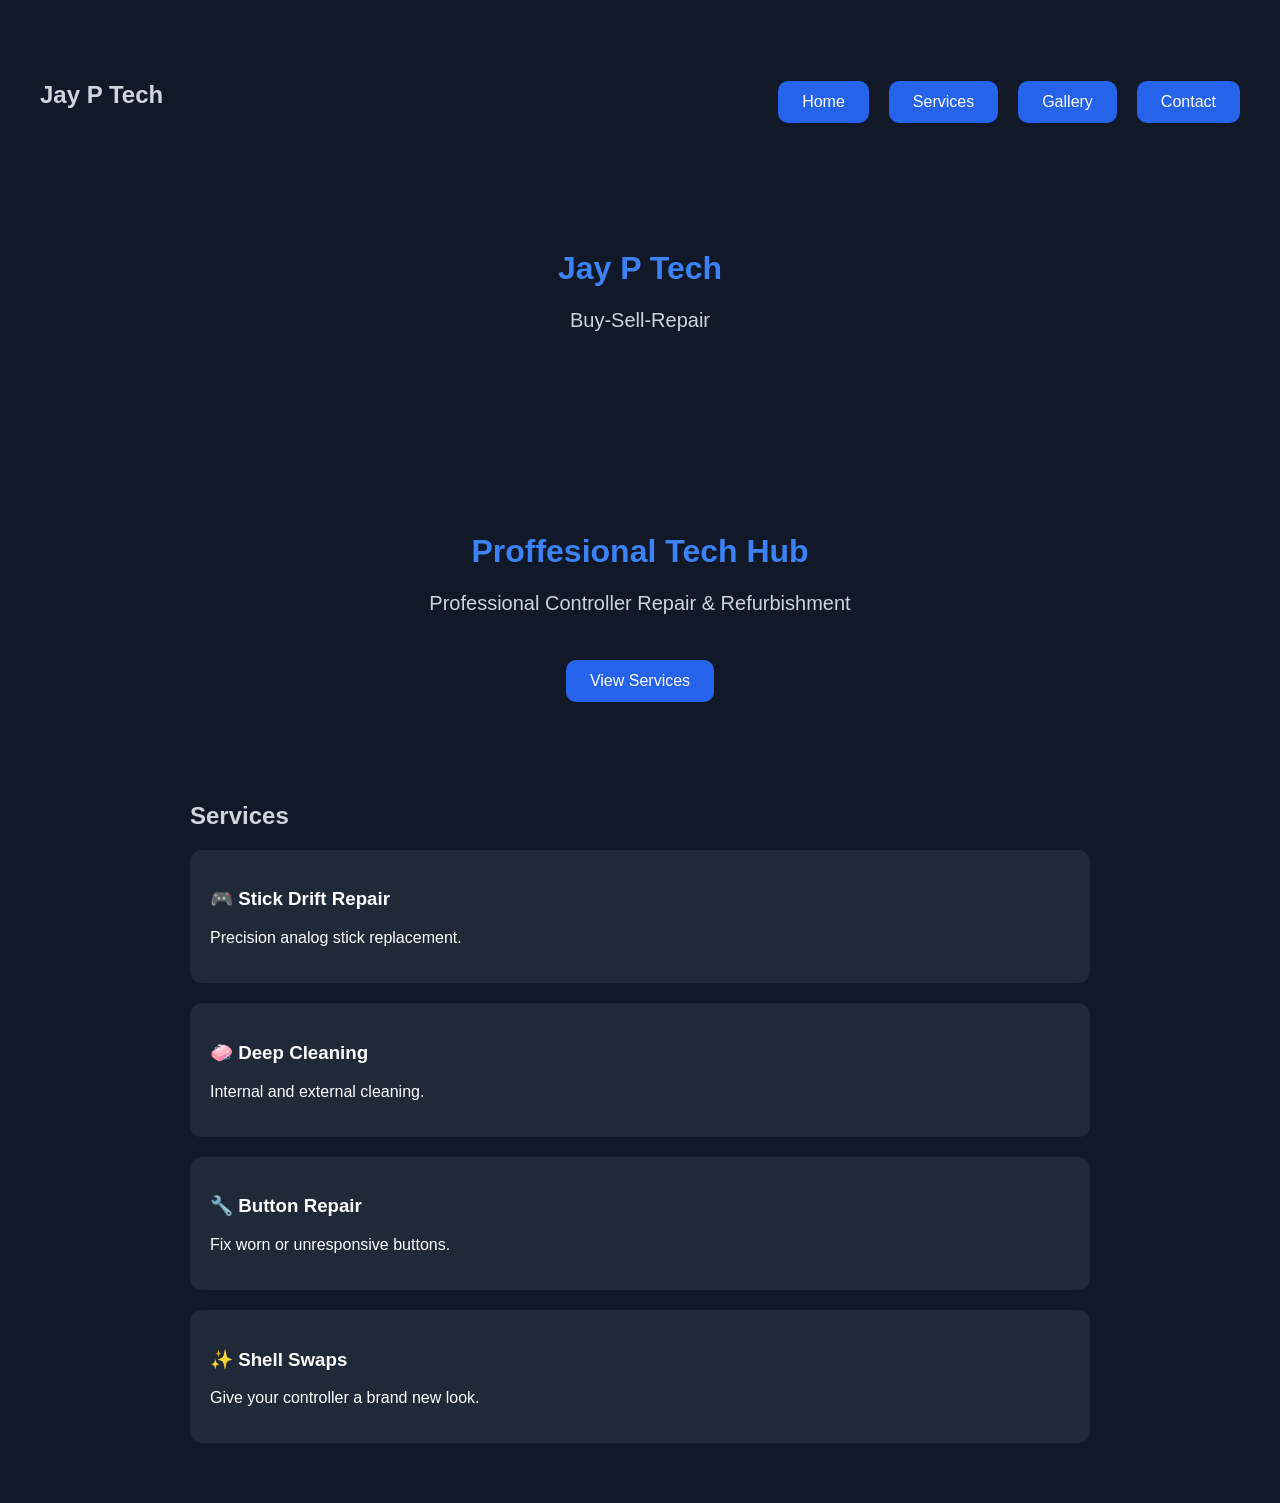
==== index.html @ a7f11a3a "Update title and header text in index.html" ====
<!DOCTYPE html>
<html>
   <nav>
    <h2>Jay P Tech</h2>

    <ul>
        <li><a href="index.html">Home</a></li>
        <li><a href="services.html">Services</a></li>
        <li><a href="gallery.html">Gallery</a></li>
        <li><a href="contact.html">Contact</a></li>
    </ul>
</nav>

<header>
    <h1>Jay P Tech</h1>
    <p>Buy-Sell-Repair</p>
</header>
<head>
   <title>Jay P Tech</title>
    <link rel="stylesheet" href="style.css">
</head>
<body>
   <header>
    <h1>Proffesional Tech Hub </h1>
    <p>Professional Controller Repair & Refurbishment</p>

    <a href="#services">View Services</a>
</header>

<section id="services">
    <h2>Services</h2>

    <div>
        <h3>🎮 Stick Drift Repair</h3>
        <p>Precision analog stick replacement.</p>
    </div>

    <div>
        <h3>🧼 Deep Cleaning</h3>
        <p>Internal and external cleaning.</p>
    </div>

    <div>
        <h3>🔧 Button Repair</h3>
        <p>Fix worn or unresponsive buttons.</p>
    </div>

    <div>
        <h3>✨ Shell Swaps</h3>
        <p>Give your controller a brand new look.</p>
    </div>
</section>
</body>
</html>
---- style.css ----
body {
    background-color: #111827;
    color: white;
    font-family: Arial, sans-serif;
    margin: 0;
    padding: 40px;
}

h1 {
    color: #3b82f6;
}

h2 {
    color: #d1d5db;
}

li {
    margin-bottom: 10px;
}
header{
    text-align:center;
    padding:80px 20px;
}

header p{
    color:#cbd5e1;
    font-size:20px;
}

a{
    display:inline-block;
    margin-top:25px;
    background:#2563eb;
    color:white;
    padding:12px 24px;
    text-decoration:none;
    border-radius:10px;
}

section{
    max-width:900px;
    margin:auto;
}

div{
    background:#1f2937;
    padding:20px;
    margin:20px 0;
    border-radius:12px;
}
nav{
    display:flex;
    justify-content:space-between;
    align-items:center;
}

nav ul{
    display:flex;
    gap:20px;
    list-style:none;
    padding:0;
}

nav a{
    color:white;
    text-decoration:none;
}
.services {
  padding: 80px 8%;
  text-align: center;
}

.services h1 {
  font-size: 40px;
  margin-bottom: 10px;
}

.services-intro {
  margin-bottom: 45px;
}

.services-grid {
  display: grid;
  grid-template-columns: repeat(2, 1fr);
  gap: 25px;
}

.service-card {
  display: flex;
  align-items: center;
  text-align: left;
  gap: 20px;
  padding: 20px;
  border-radius: 15px;
  background: #f5f5f5;
  transition: transform 0.2s ease;
}

.service-card:hover {
  transform: translateY(-5px);
}

.service-card img {
  width: 120px;
  height: 120px;
  object-fit: cover;
  border-radius: 12px;
  flex-shrink: 0;
}

.service-info h2 {
  margin-bottom: 8px;
}

.service-info p {
  line-height: 1.5;
  margin: 0;
}
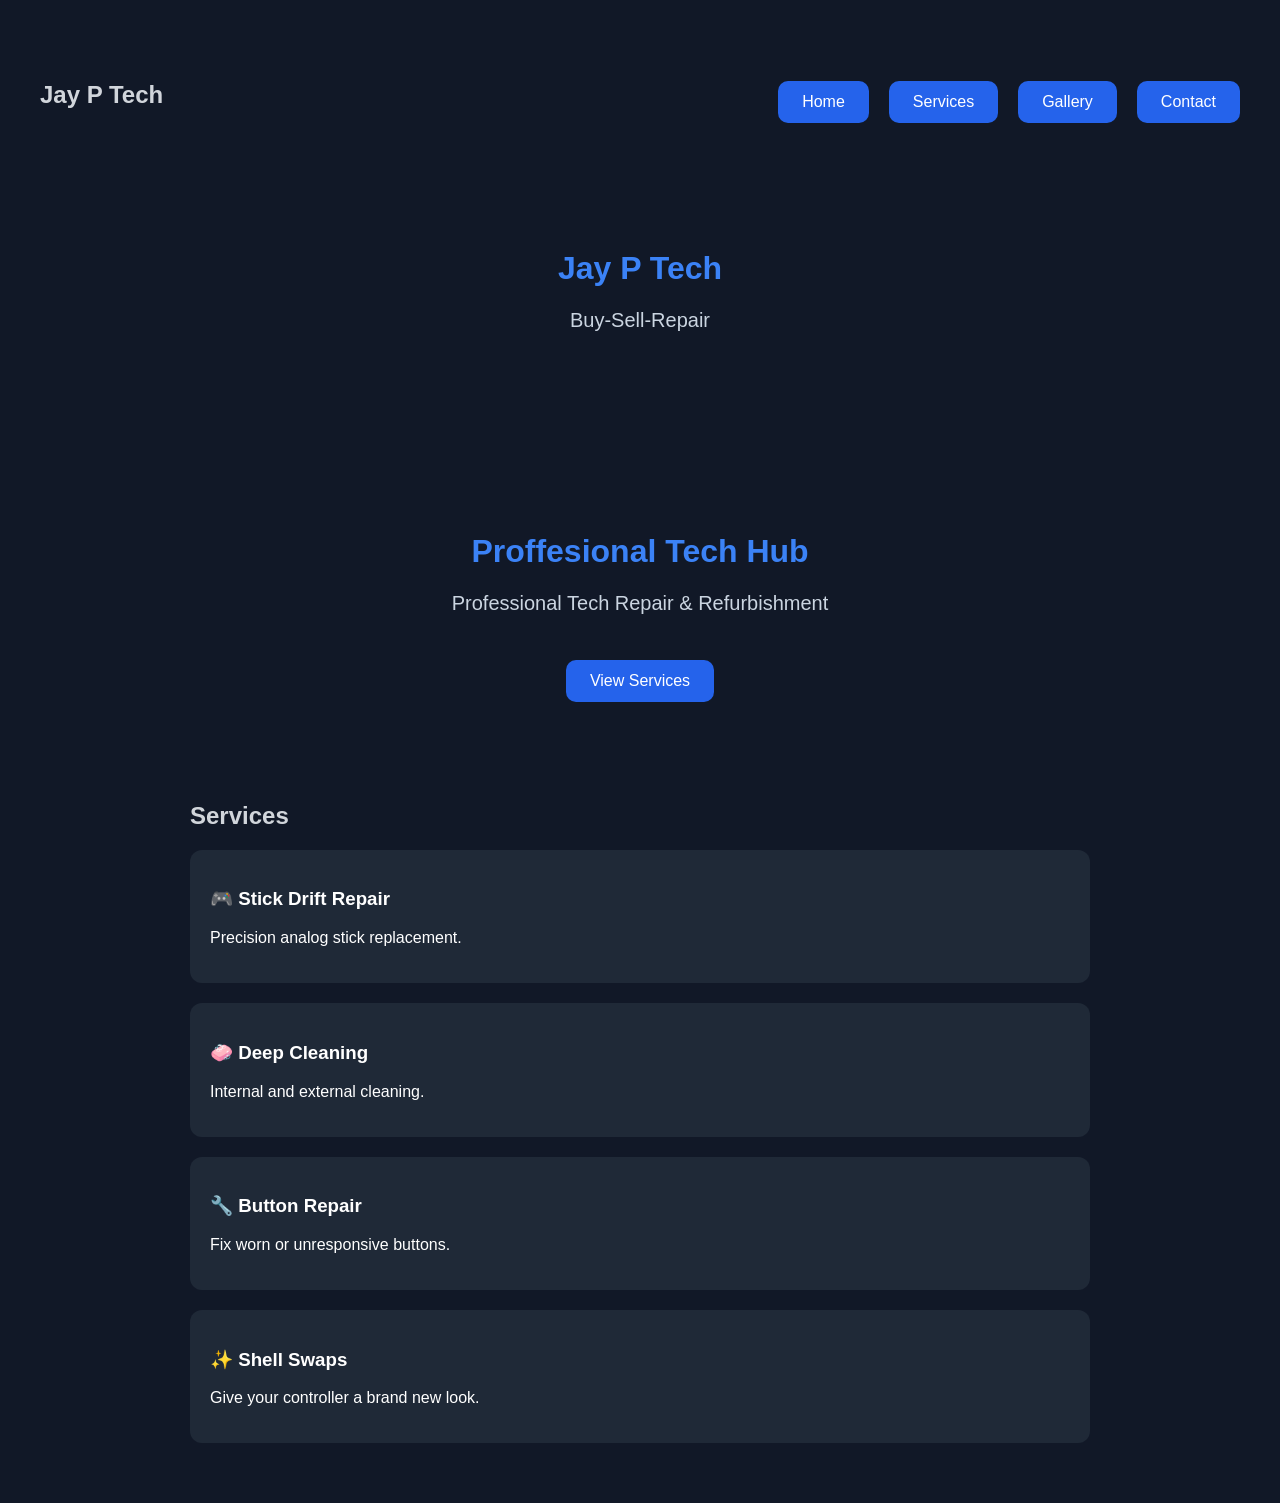
==== commit ae06b311: "Fix typo in header paragraph text" ====
--- a/index.html
+++ b/index.html
@@ -22,7 +22,7 @@
 <body>
    <header>
     <h1>Proffesional Tech Hub </h1>
-    <p>Professional Controller Repair & Refurbishment</p>
+    <p>Professional Tech Repair & Refurbishment</p>
 
     <a href="#services">View Services</a>
 </header>
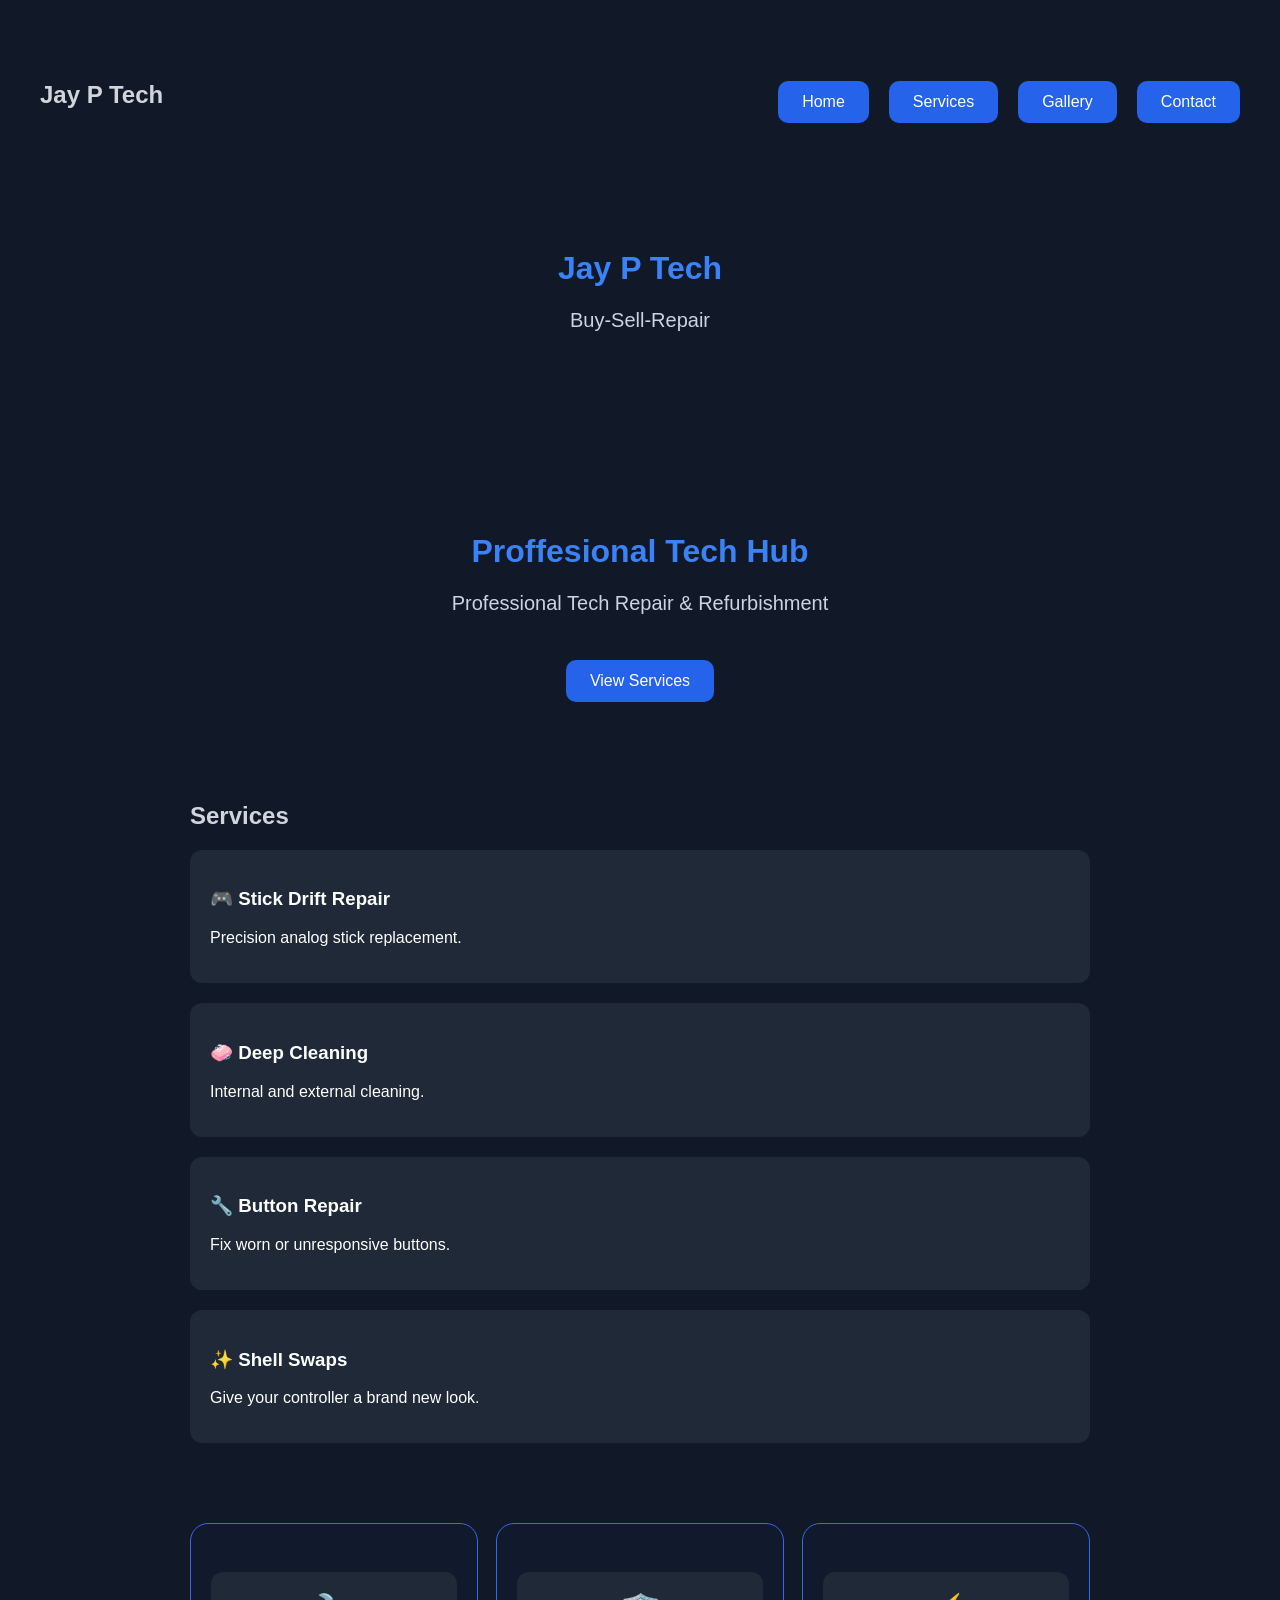
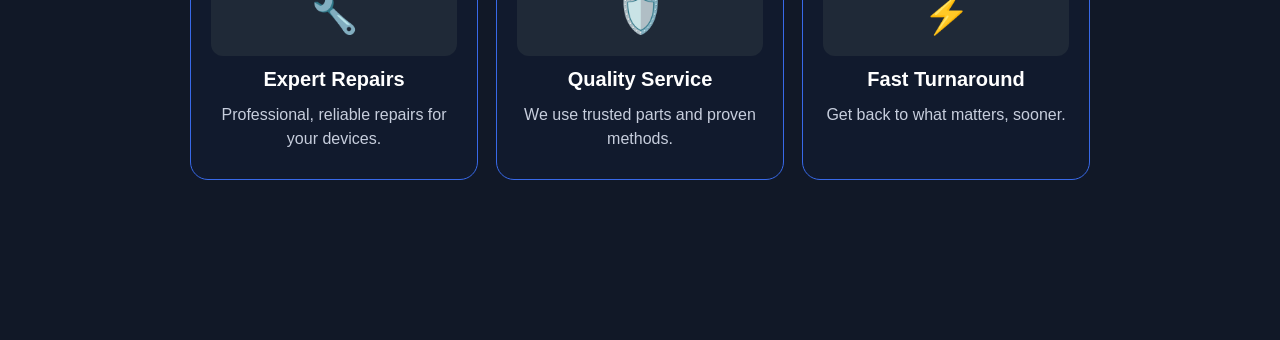
==== commit df458e87: "Add features section to index.html Added a new section for features including Expert Repairs, Qualit" ====
--- a/index.html
+++ b/index.html
@@ -50,5 +50,24 @@
         <p>Give your controller a brand new look.</p>
     </div>
 </section>
+<section class="features">
+  <div class="feature-box">
+    <div class="feature-icon">🔧</div>
+    <h3>Expert Repairs</h3>
+    <p>Professional, reliable repairs for your devices.</p>
+  </div>
+
+  <div class="feature-box">
+    <div class="feature-icon">🛡️</div>
+    <h3>Quality Service</h3>
+    <p>We use trusted parts and proven methods.</p>
+  </div>
+
+  <div class="feature-box">
+    <div class="feature-icon">⚡</div>
+    <h3>Fast Turnaround</h3>
+    <p>Get back to what matters, sooner.</p>
+  </div>
+</section>
 </body>
 </html>
--- a/style.css
+++ b/style.css
@@ -116,3 +116,39 @@
   line-height: 1.5;
   margin: 0;
 }
+.features {
+  display: grid;
+  grid-template-columns: repeat(3, 1fr);
+  gap: 18px;
+  max-width: 900px;
+  margin: 60px auto 100px;
+  padding: 0 20px;
+}
+
+.feature-box {
+  background: #111a2d;
+  border: 1px solid #3869e8;
+  border-radius: 18px;
+  padding: 28px 20px;
+  text-align: center;
+  min-height: 170px;
+  box-sizing: border-box;
+}
+
+.feature-icon {
+  font-size: 38px;
+  margin-bottom: 12px;
+}
+
+.feature-box h3 {
+  margin: 0 0 12px;
+  color: #ffffff;
+  font-size: 20px;
+}
+
+.feature-box p {
+  margin: 0;
+  color: #c7cedd;
+  font-size: 16px;
+  line-height: 1.5;
+}
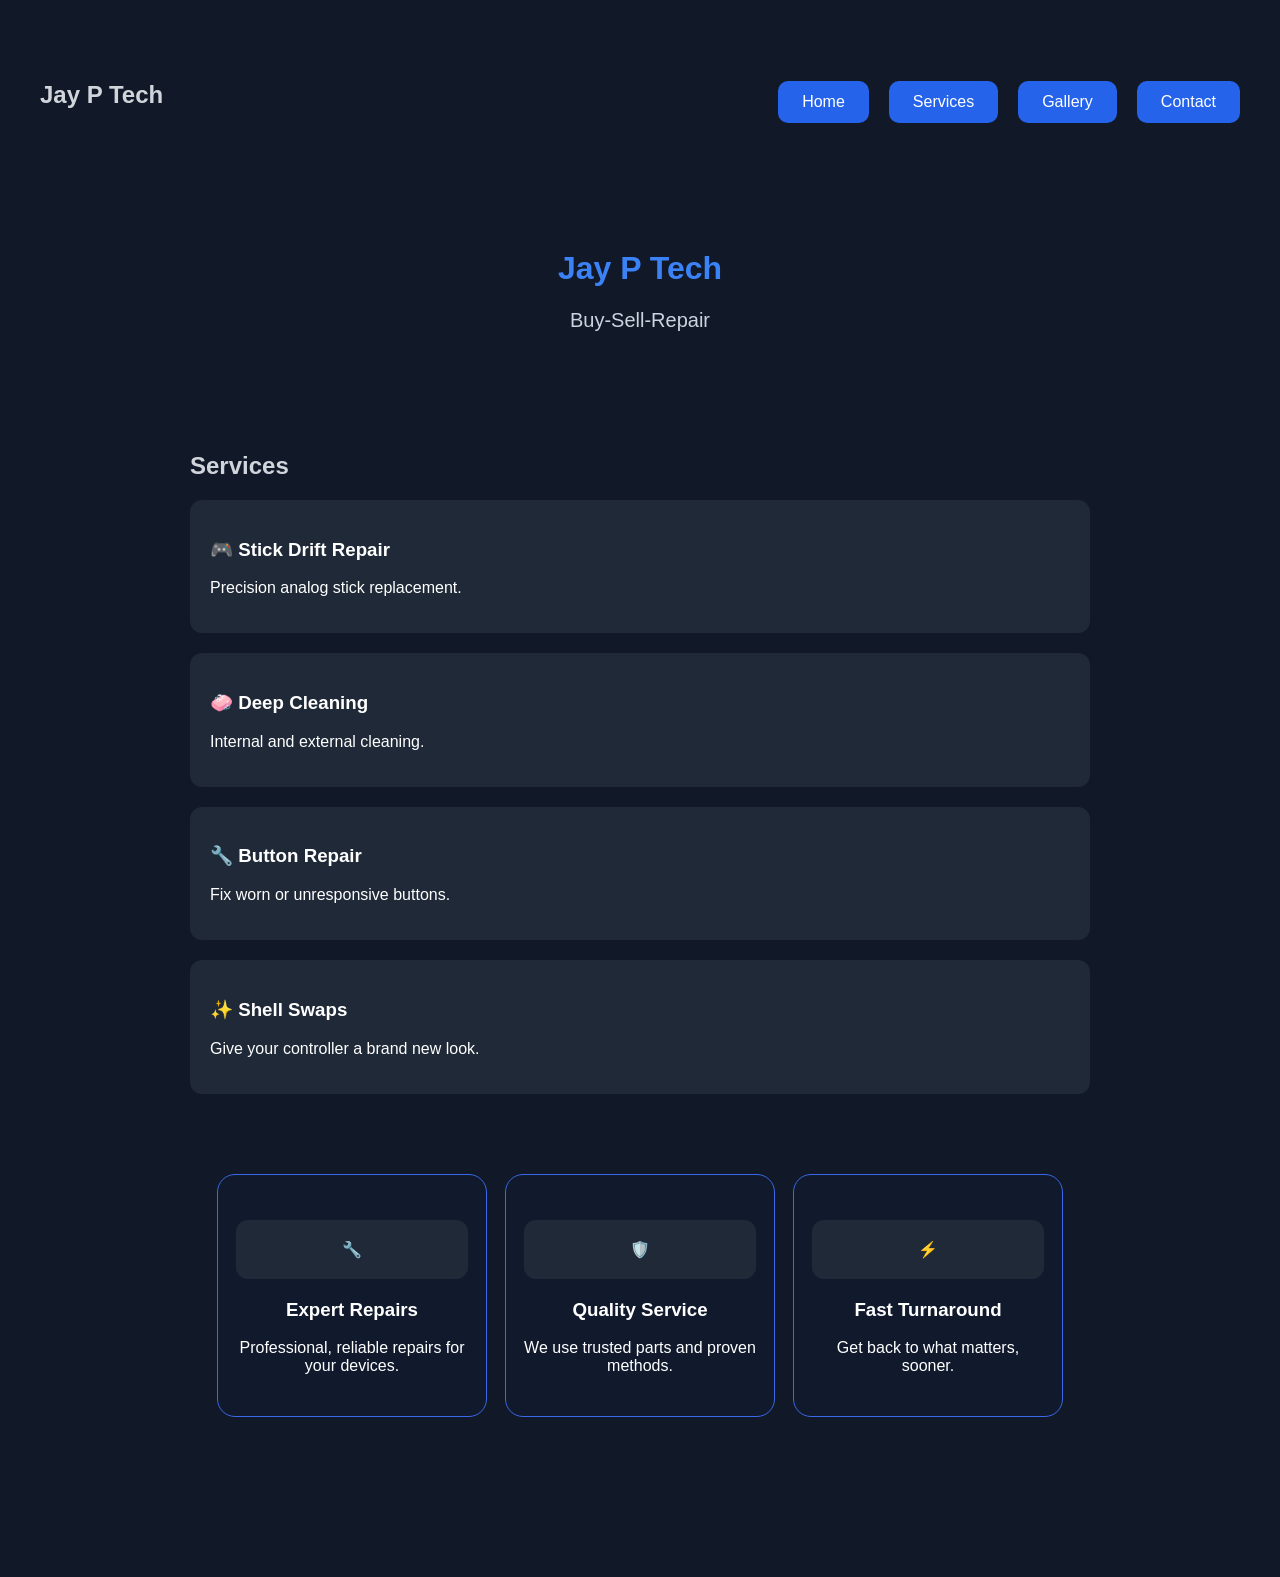
==== commit c258c975: "Remove header from index.html Removed header section containing title and links." ====
--- a/index.html
+++ b/index.html
@@ -20,13 +20,6 @@
     <link rel="stylesheet" href="style.css">
 </head>
 <body>
-   <header>
-    <h1>Proffesional Tech Hub </h1>
-    <p>Professional Tech Repair & Refurbishment</p>
-
-    <a href="#services">View Services</a>
-</header>
-
 <section id="services">
     <h2>Services</h2>
 
--- a/style.css
+++ b/style.css
@@ -117,38 +117,21 @@
   margin: 0;
 }
 .features {
-  display: grid;
-  grid-template-columns: repeat(3, 1fr);
+  display: flex;
+  justify-content: center;
   gap: 18px;
-  max-width: 900px;
   margin: 60px auto 100px;
   padding: 0 20px;
 }
 
 .feature-box {
+  width: 30%;
+  max-width: 280px;
+  min-height: 170px;
   background: #111a2d;
   border: 1px solid #3869e8;
   border-radius: 18px;
-  padding: 28px 20px;
+  padding: 25px 18px;
   text-align: center;
-  min-height: 170px;
   box-sizing: border-box;
 }
-
-.feature-icon {
-  font-size: 38px;
-  margin-bottom: 12px;
-}
-
-.feature-box h3 {
-  margin: 0 0 12px;
-  color: #ffffff;
-  font-size: 20px;
-}
-
-.feature-box p {
-  margin: 0;
-  color: #c7cedd;
-  font-size: 16px;
-  line-height: 1.5;
-}
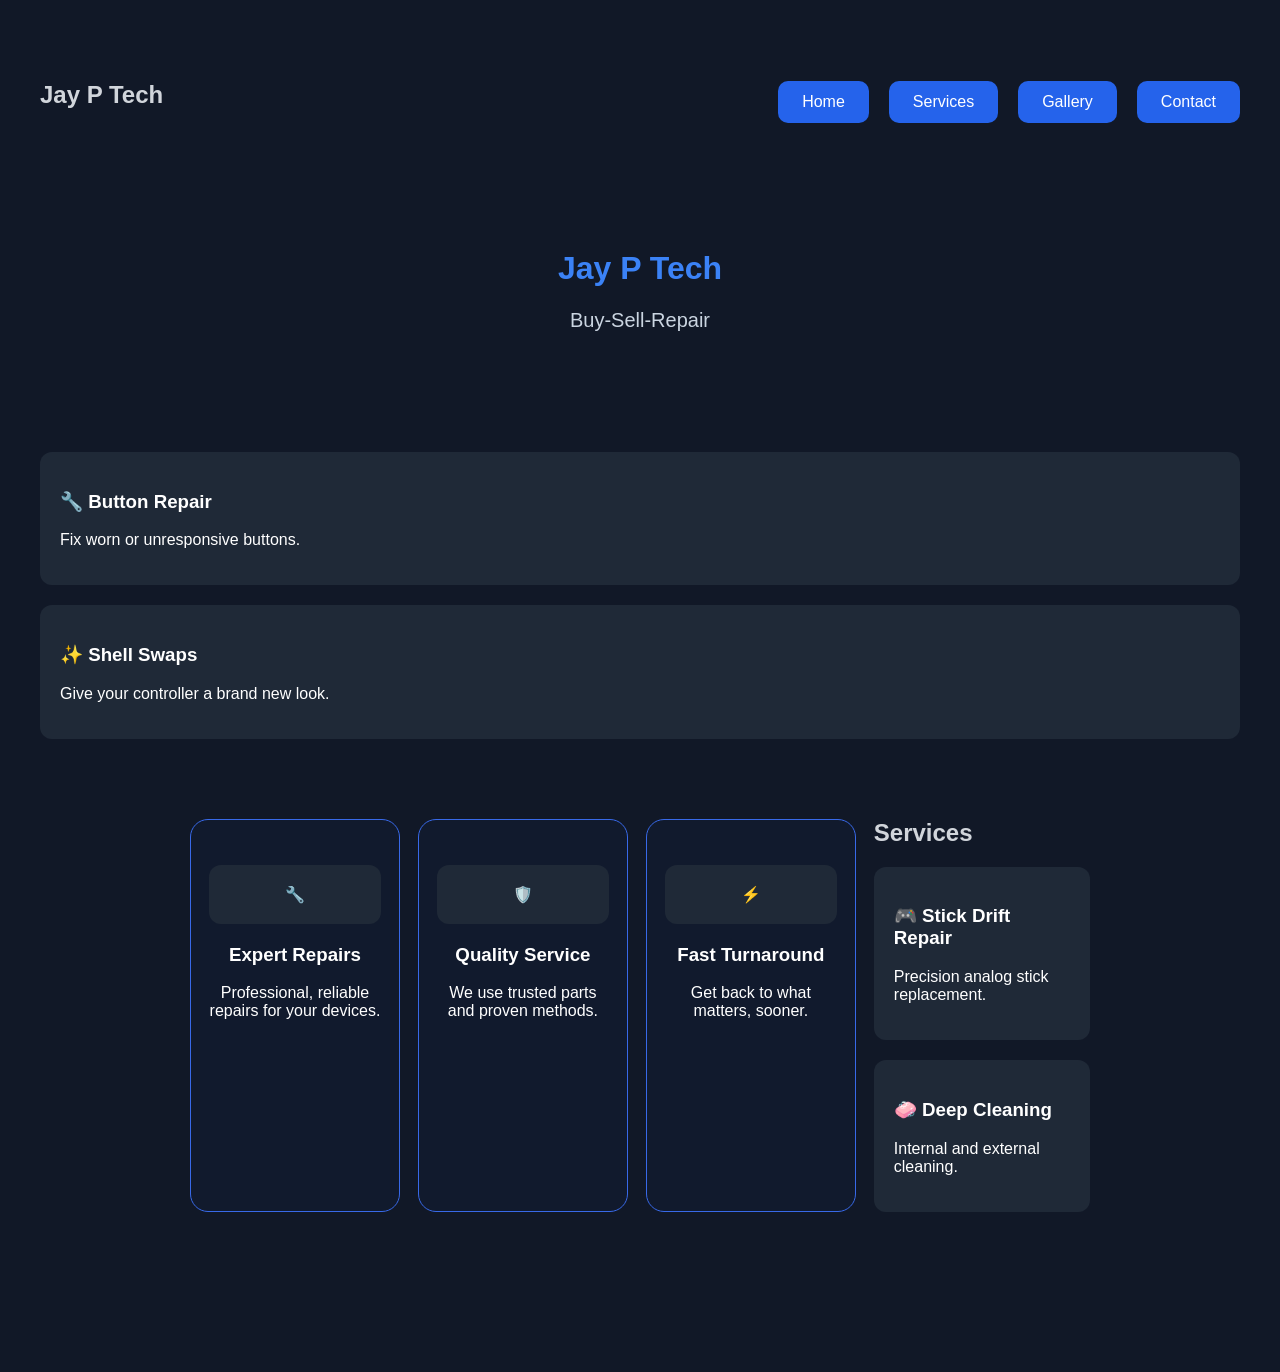
==== commit 2be76f7a: "Update index.html" ====
--- a/index.html
+++ b/index.html
@@ -20,20 +20,7 @@
     <link rel="stylesheet" href="style.css">
 </head>
 <body>
-<section id="services">
-    <h2>Services</h2>
-
-    <div>
-        <h3>🎮 Stick Drift Repair</h3>
-        <p>Precision analog stick replacement.</p>
-    </div>
-
-    <div>
-        <h3>🧼 Deep Cleaning</h3>
-        <p>Internal and external cleaning.</p>
-    </div>
-
-    <div>
+<div>
         <h3>🔧 Button Repair</h3>
         <p>Fix worn or unresponsive buttons.</p>
     </div>
@@ -61,6 +48,18 @@
     <h3>Fast Turnaround</h3>
     <p>Get back to what matters, sooner.</p>
   </div>
+   <section id="services">
+    <h2>Services</h2>
+
+    <div>
+        <h3>🎮 Stick Drift Repair</h3>
+        <p>Precision analog stick replacement.</p>
+    </div>
+
+    <div>
+        <h3>🧼 Deep Cleaning</h3>
+        <p>Internal and external cleaning.</p>
+    </div>
 </section>
 </body>
 </html>
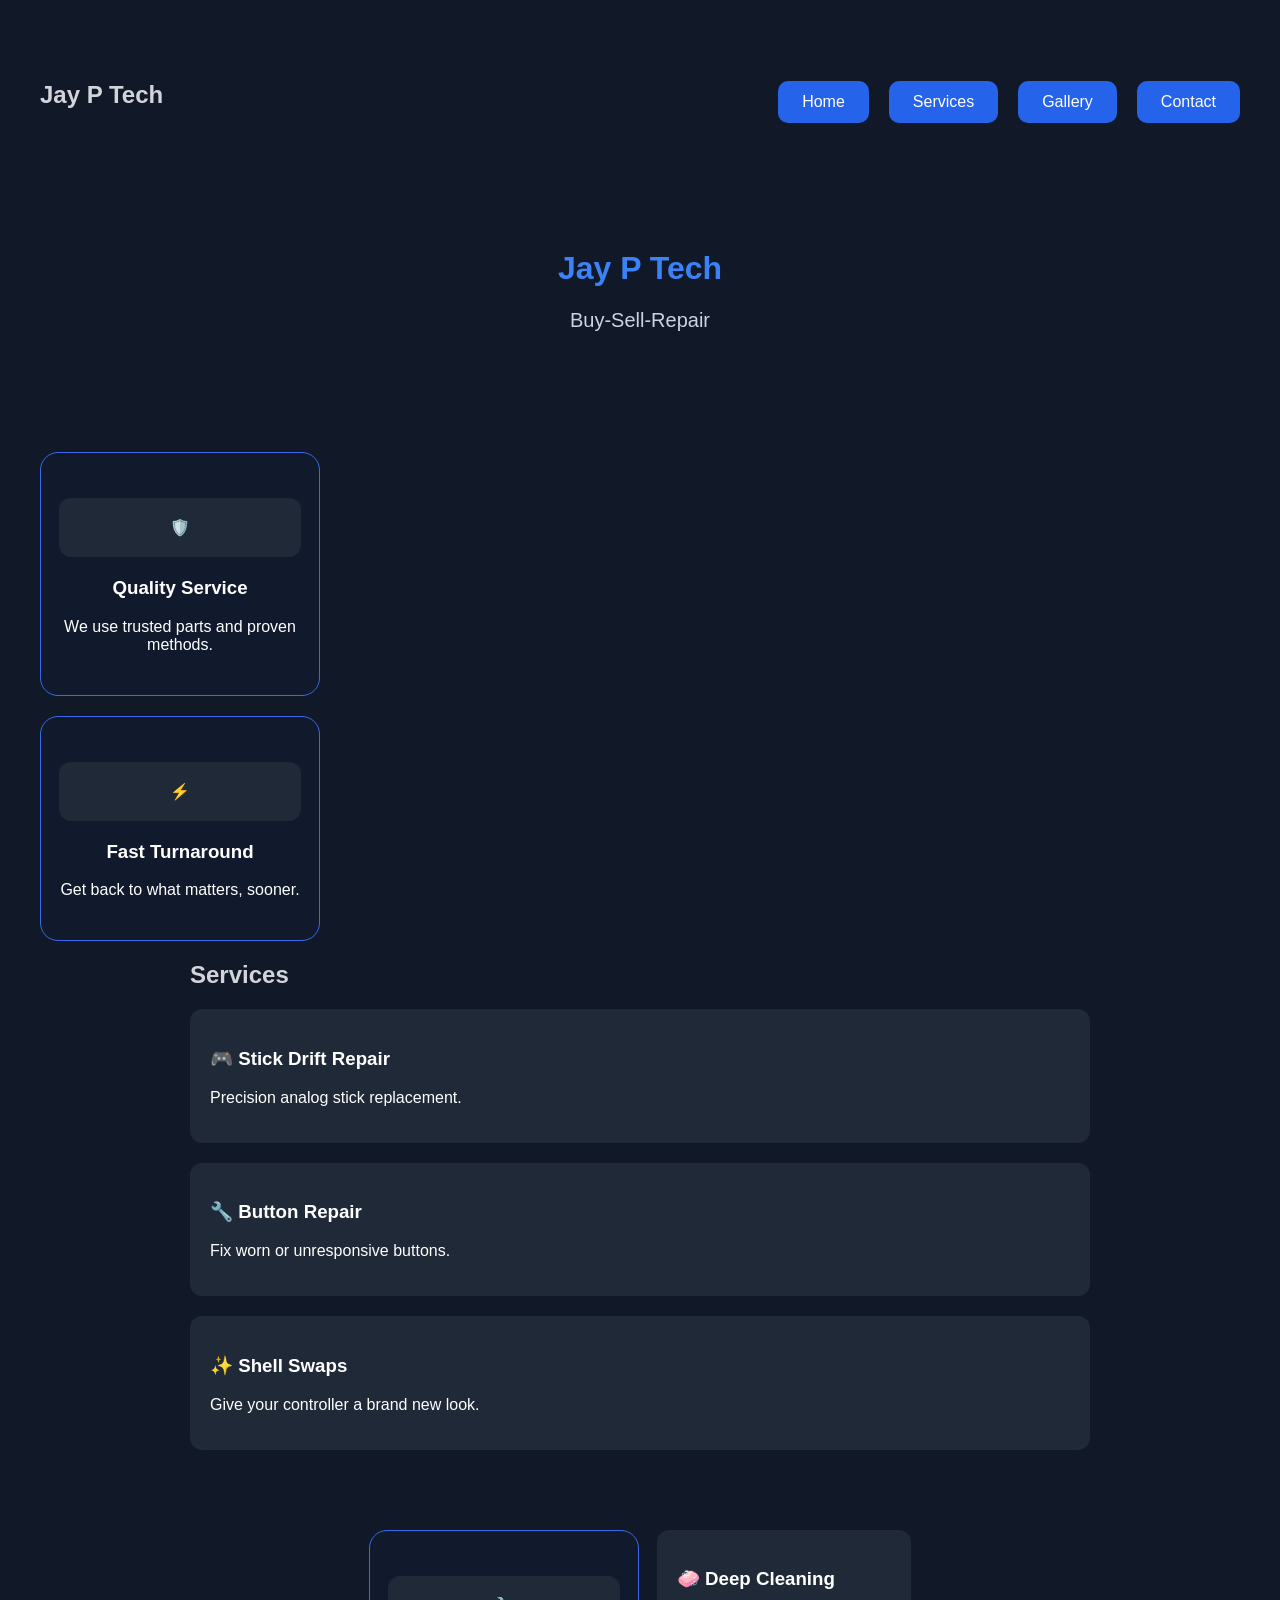
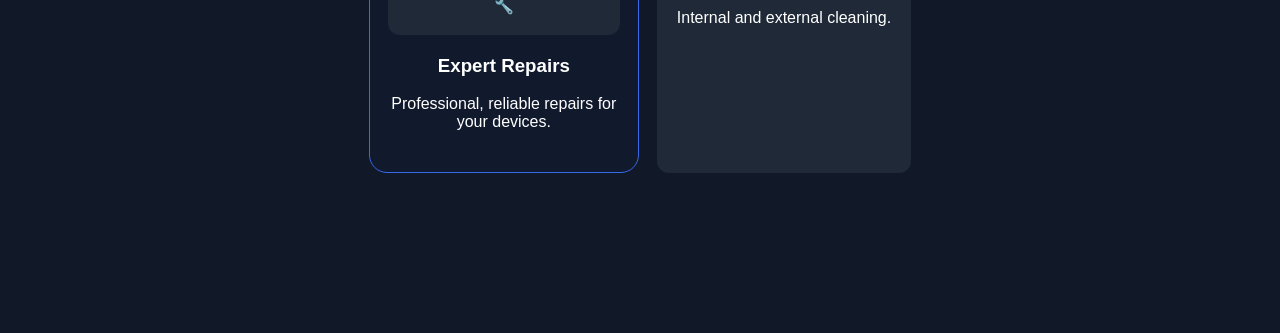
==== commit 53075505: "Update index.html" ====
--- a/index.html
+++ b/index.html
@@ -20,24 +20,7 @@
     <link rel="stylesheet" href="style.css">
 </head>
 <body>
-<div>
-        <h3>🔧 Button Repair</h3>
-        <p>Fix worn or unresponsive buttons.</p>
-    </div>
-
-    <div>
-        <h3>✨ Shell Swaps</h3>
-        <p>Give your controller a brand new look.</p>
-    </div>
-</section>
-<section class="features">
-  <div class="feature-box">
-    <div class="feature-icon">🔧</div>
-    <h3>Expert Repairs</h3>
-    <p>Professional, reliable repairs for your devices.</p>
-  </div>
-
-  <div class="feature-box">
+<div class="feature-box">
     <div class="feature-icon">🛡️</div>
     <h3>Quality Service</h3>
     <p>We use trusted parts and proven methods.</p>
@@ -55,6 +38,23 @@
         <h3>🎮 Stick Drift Repair</h3>
         <p>Precision analog stick replacement.</p>
     </div>
+      
+   <div>
+        <h3>🔧 Button Repair</h3>
+        <p>Fix worn or unresponsive buttons.</p>
+    </div>
+
+    <div>
+        <h3>✨ Shell Swaps</h3>
+        <p>Give your controller a brand new look.</p>
+    </div>
+</section>
+<section class="features">
+  <div class="feature-box">
+    <div class="feature-icon">🔧</div>
+    <h3>Expert Repairs</h3>
+    <p>Professional, reliable repairs for your devices.</p>
+  </div>
 
     <div>
         <h3>🧼 Deep Cleaning</h3>
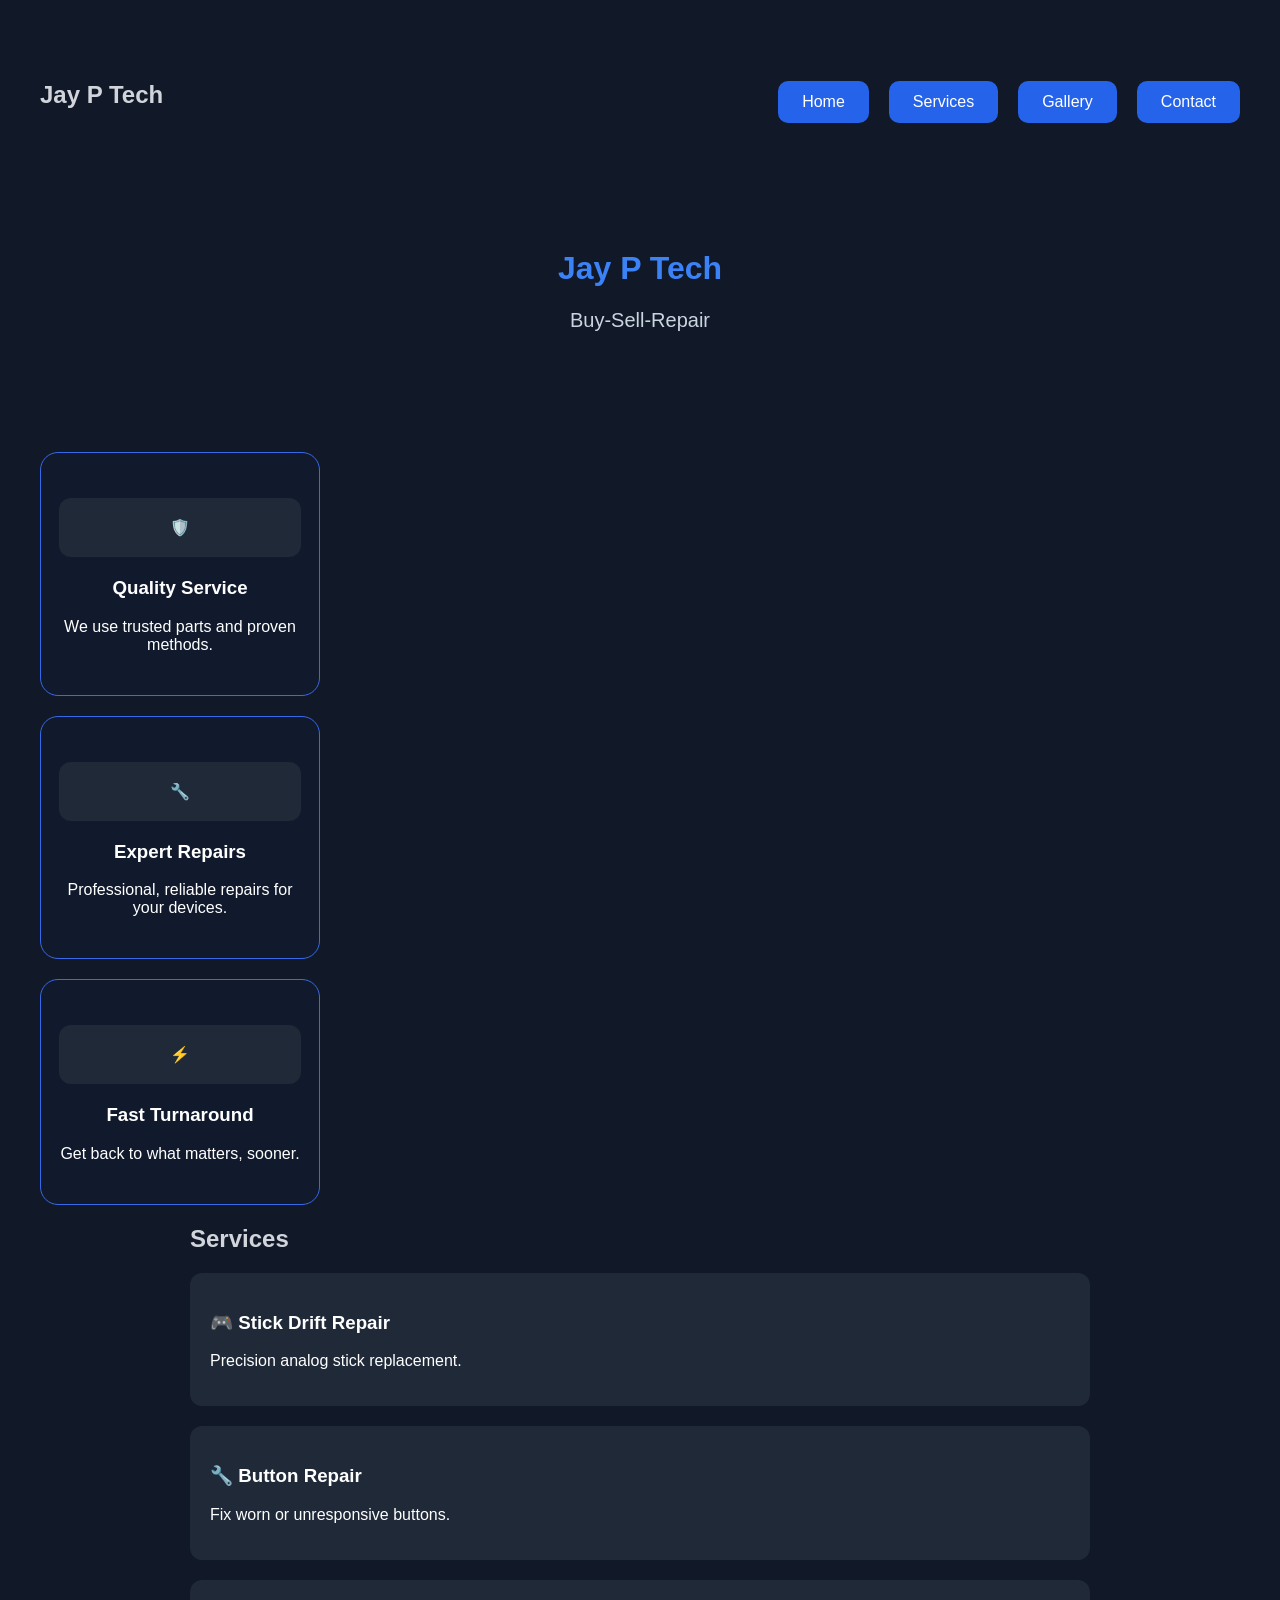
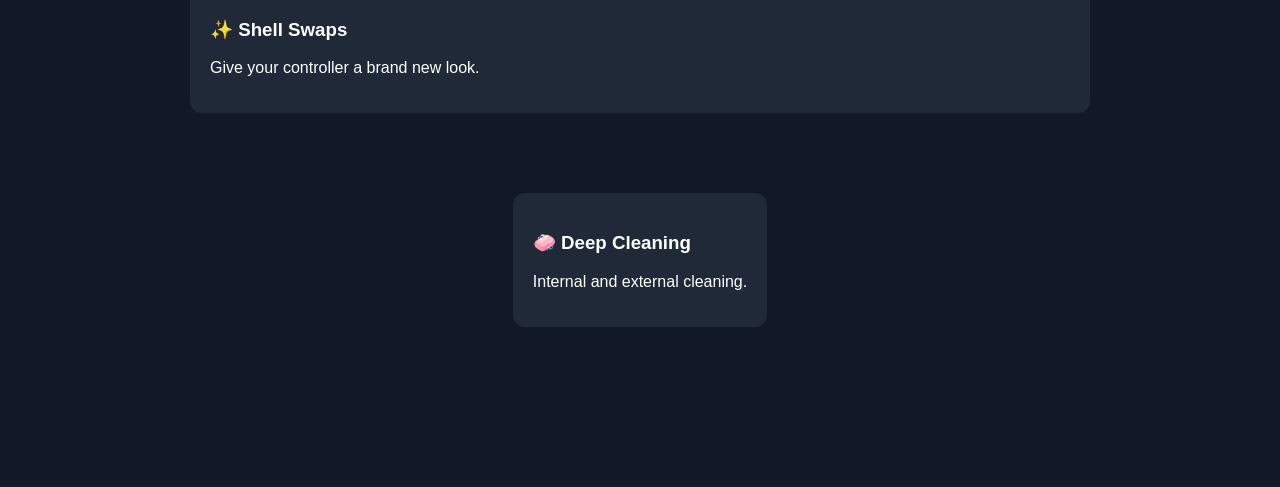
==== commit 93b2de5d: "Update index.html" ====
--- a/index.html
+++ b/index.html
@@ -25,7 +25,11 @@
     <h3>Quality Service</h3>
     <p>We use trusted parts and proven methods.</p>
   </div>
-
+<div class="feature-box">
+    <div class="feature-icon">🔧</div>
+    <h3>Expert Repairs</h3>
+    <p>Professional, reliable repairs for your devices.</p>
+  </div>
   <div class="feature-box">
     <div class="feature-icon">⚡</div>
     <h3>Fast Turnaround</h3>
@@ -50,11 +54,6 @@
     </div>
 </section>
 <section class="features">
-  <div class="feature-box">
-    <div class="feature-icon">🔧</div>
-    <h3>Expert Repairs</h3>
-    <p>Professional, reliable repairs for your devices.</p>
-  </div>
 
     <div>
         <h3>🧼 Deep Cleaning</h3>
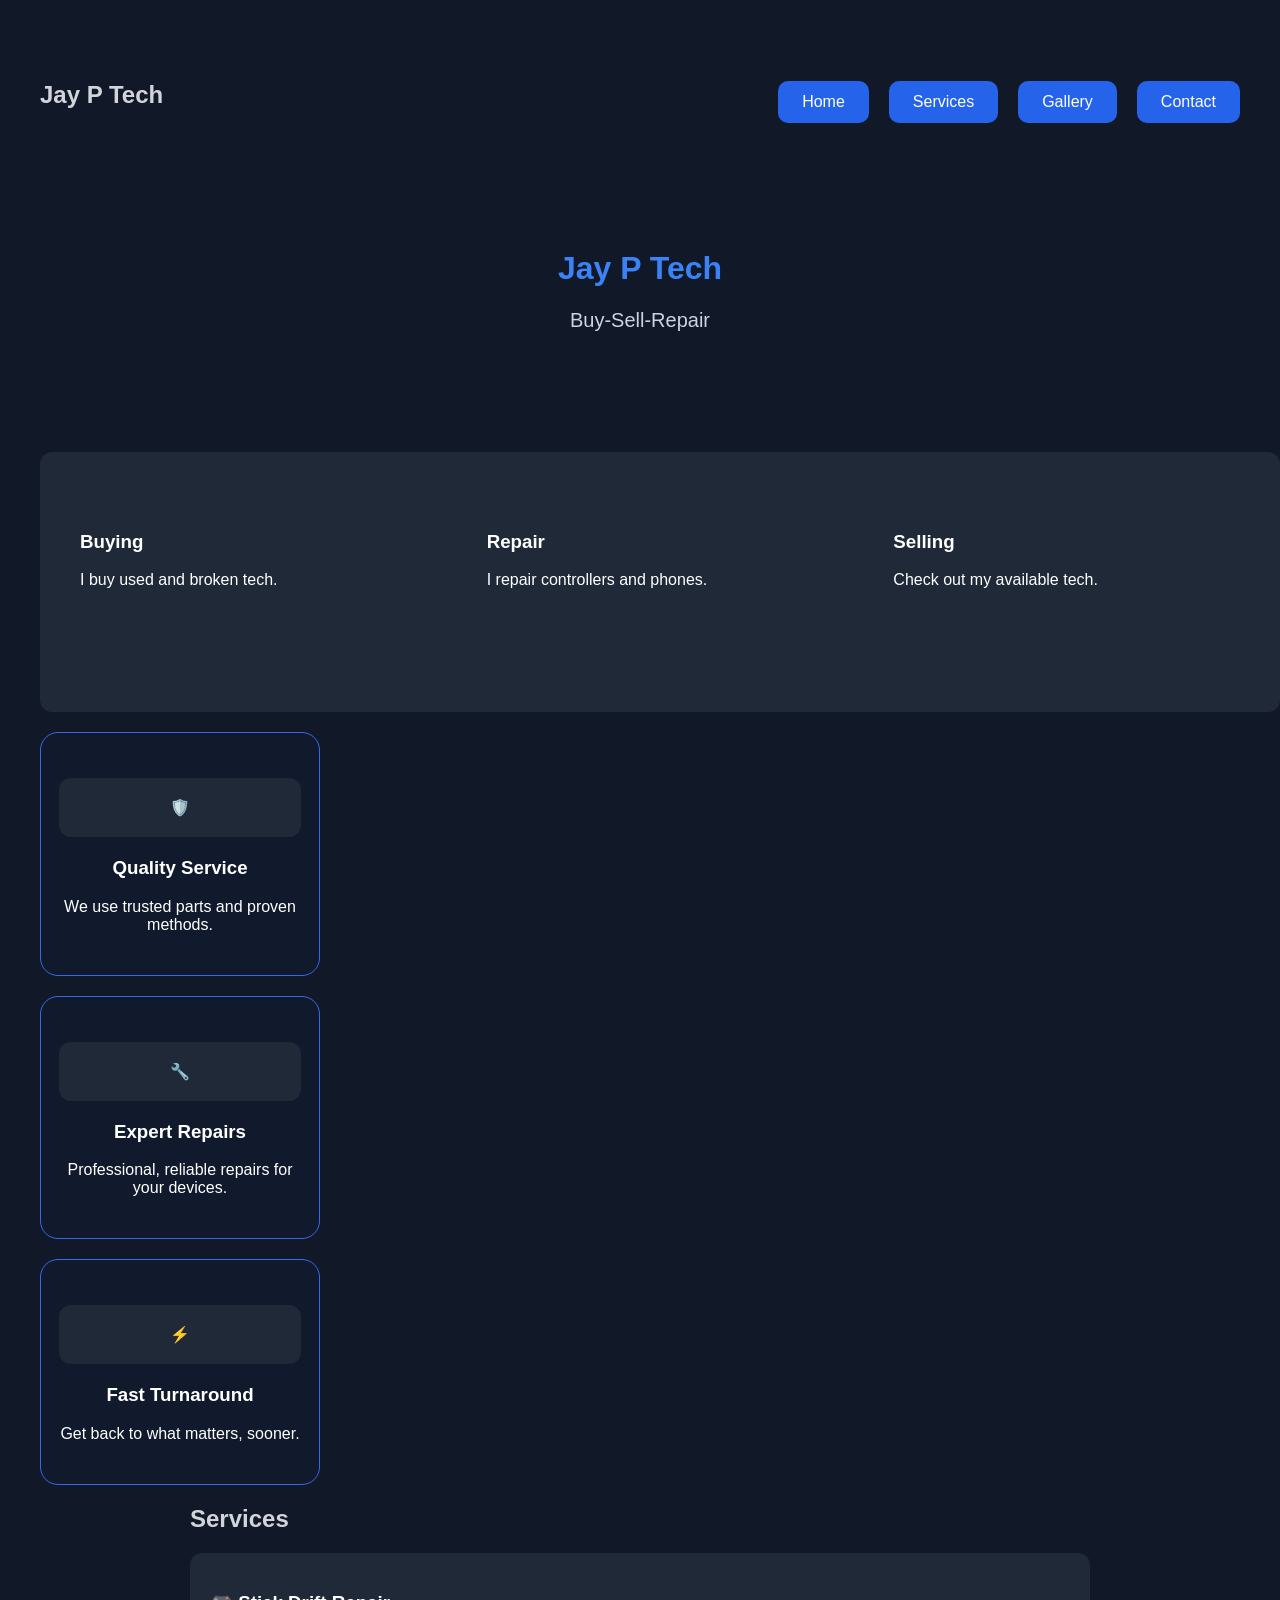
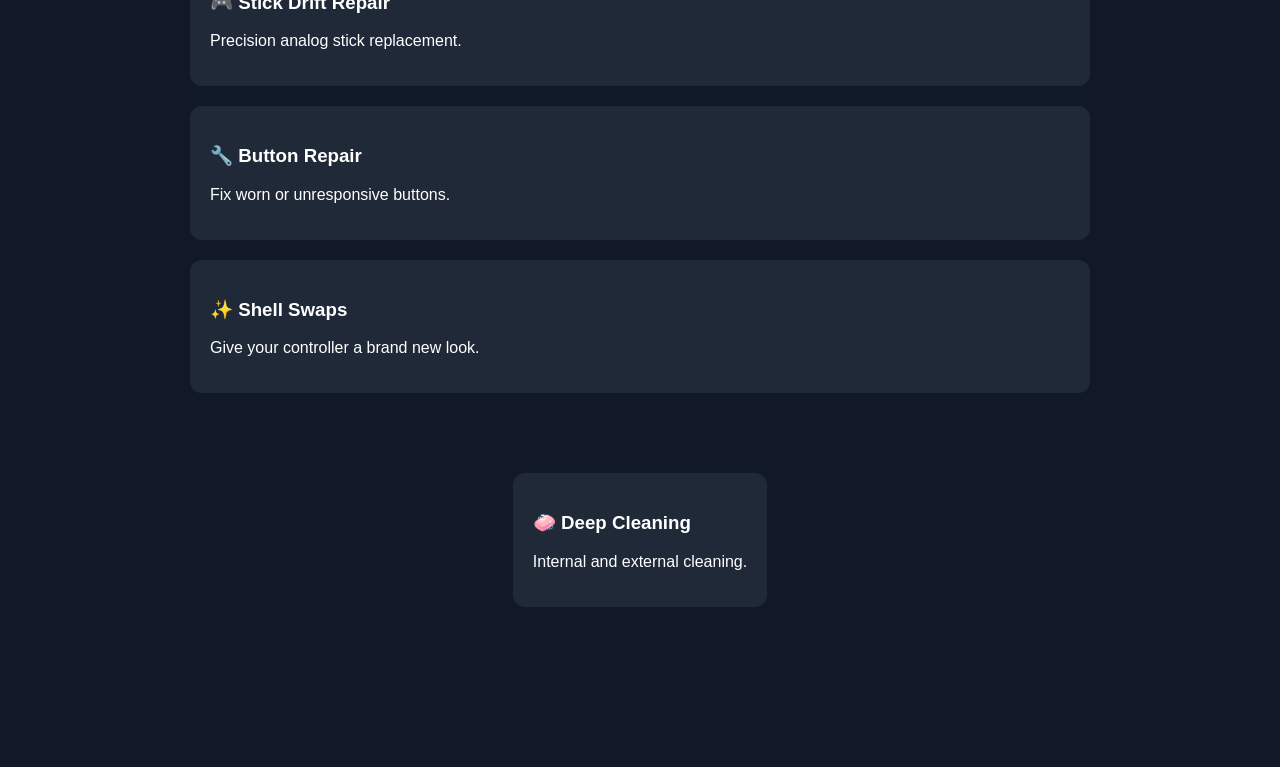
==== commit 5cac8661: "Add feature boxes for buying, repairing, and selling tech" ====
--- a/index.html
+++ b/index.html
@@ -20,7 +20,24 @@
     <link rel="stylesheet" href="style.css">
 </head>
 <body>
-<div class="feature-box">
+<div class="boxes">
+  <div class="box">
+    <h3>Buying</h3>
+    <p>I buy used and broken tech.</p>
+  </div>
+
+  <div class="box">
+    <h3>Repair</h3>
+    <p>I repair controllers and phones.</p>
+  </div>
+
+  <div class="box">
+    <h3>Selling</h3>
+    <p>Check out my available tech.</p>
+  </div>
+</div>
+   
+   <div class="feature-box">
     <div class="feature-icon">🛡️</div>
     <h3>Quality Service</h3>
     <p>We use trusted parts and proven methods.</p>
--- a/style.css
+++ b/style.css
@@ -117,7 +117,7 @@
   margin: 0;
 }
 .features {
-  display: flex;
+    display: flex;
   justify-content: center;
   gap: 18px;
   margin: 60px auto 100px;
@@ -135,3 +135,16 @@
   text-align: center;
   box-sizing: border-box;
 }
+.boxes {
+  display: flex;
+  flex-direction: row;
+  gap: 20px;
+  width: 100%;
+}
+
+.box {
+  flex: 1;
+  min-height: 180px;
+  padding: 20px;
+  box-sizing: border-box;
+}
